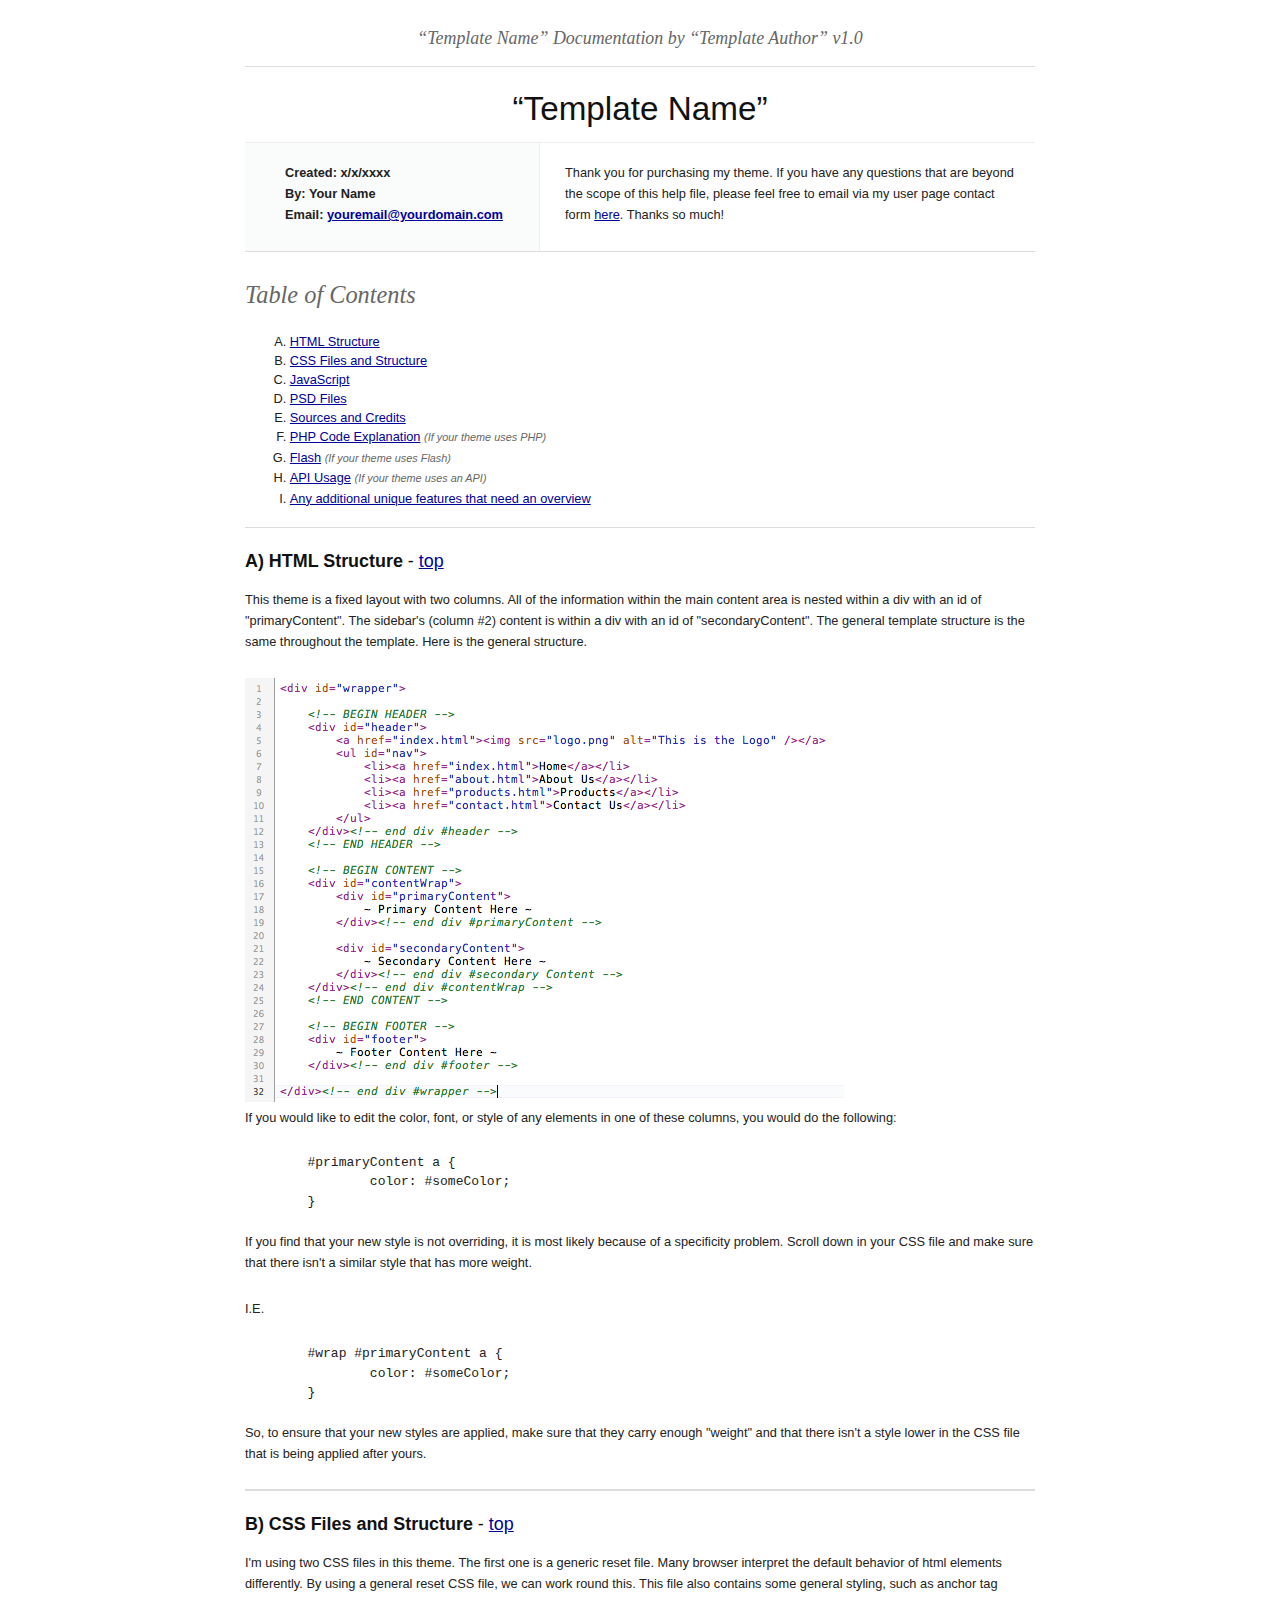
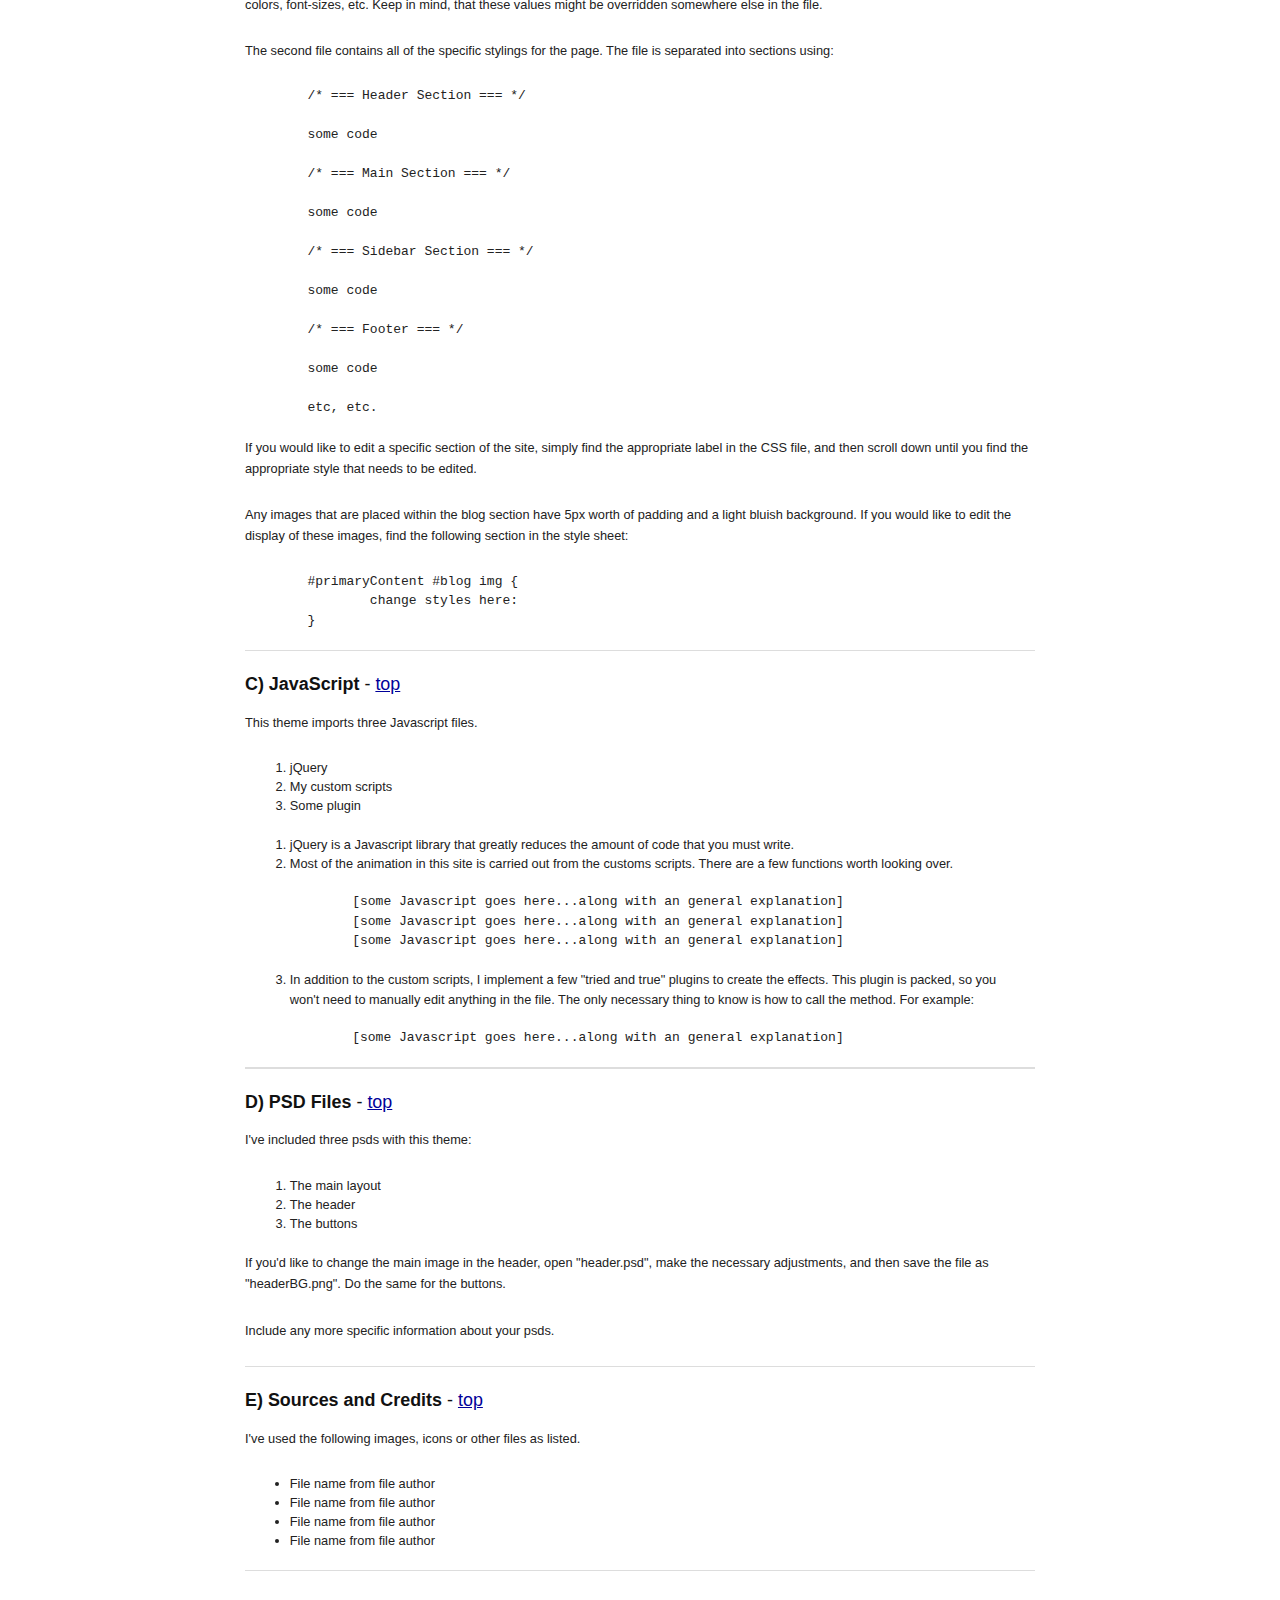
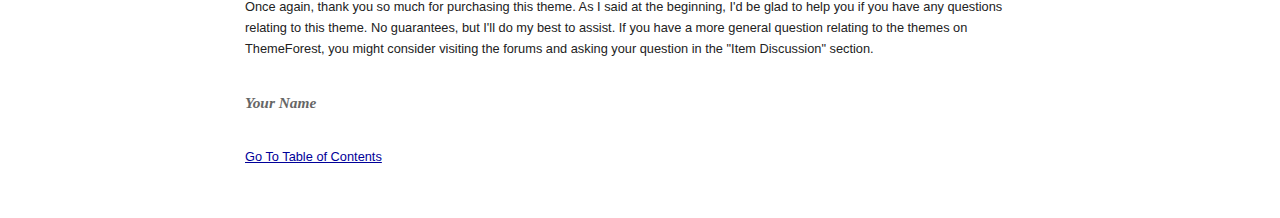
==== travelhub/index.html @ ec14bfa6 "minor changes" ====
<!DOCTYPE HTML PUBLIC "-//W3C//DTD HTML 4.01//EN" "http://www.w3.org/TR/html4/strict.dtd">
<head lang="en">
	<meta http-equiv="content-type" content="text/html;charset=utf-8">
	<title>Travel HUB Documentation</title>
	<!-- Framework CSS -->
	<link rel="stylesheet" href="assets/blueprint-css/screen.css" type="text/css" media="screen, projection">
	<link rel="stylesheet" href="assets/blueprint-css/print.css" type="text/css" media="print">
	<!--[if lt IE 8]><link rel="stylesheet" href="assets/blueprint-css/ie.css" type="text/css" media="screen, projection"><![endif]-->
	<link rel="stylesheet" href="assets/blueprint-css/plugins/fancy-type/screen.css" type="text/css" media="screen, projection">
	<style type="text/css" media="screen">
		p, table, hr, .box { margin-bottom:25px; }
		.box p { margin-bottom:10px; }
	</style>
</head>


<body>
	<div class="container">
	
		<h3 class="center alt">&ldquo;Template Name&rdquo; Documentation by &ldquo;Template Author&rdquo; v1.0</h3>
		
		<hr>
		
		<h1 class="center">&ldquo;Template Name&rdquo;</h1>
		
		<div class="borderTop">
			<div class="span-6 colborder info prepend-1">
				<p class="prepend-top">
					<strong>
					Created: x/x/xxxx<br>
					By: Your Name<br>
					Email: <a href="mailto:youremail@yourdomain.com">youremail@yourdomain.com</a>
					</strong>
				</p>
			</div><!-- end div .span-6 -->		
	
			<div class="span-12 last">
				<p class="prepend-top append-0">Thank you for purchasing my theme. If you have any questions that are beyond the scope of this help file, please feel free to email via my user page contact form <a href="http://themeforest.net/user/USERNAME">here</a>. Thanks so much!</p>
			</div>
		</div><!-- end div .borderTop -->
		
		<hr>
		
		<h2 id="toc" class="alt">Table of Contents</h2>
		<ol class="alpha">
			<li><a href="#htmlStructure">HTML Structure</a></li>
			<li><a href="#cssFiles">CSS Files and Structure</a></li>
			<li><a href="#javascript">JavaScript</a></li>
			<li><a href="#psdFiles">PSD Files</a></li>
			<li><a href="#credits">Sources and Credits</a></li>
			
			<li><a href="#">PHP Code Explanation</a> <em class="quiet small">(If your theme uses PHP)</em></li>
			<li><a href="#">Flash</a>  <em class="quiet small">(If your theme uses Flash)</em></li>
			<li><a href="#">API Usage</a> <em class="quiet small">(If your theme uses an API)</em></li>
			<li><a href="#">Any additional unique features that need an overview</a></li>
		</ol>
		
		<hr>
		
		<h3 id="htmlStructure"><strong>A) HTML Structure</strong> - <a href="#toc">top</a></h3>
		<p>This theme is a fixed layout with two columns. All of the information within the main content area is nested within a div with an id of "primaryContent". The sidebar's (column #2) content is within a div with an id of "secondaryContent". The general template structure is the same throughout the template. Here is the general structure.</p>
		
		<img src="assets/images/htmlstructure.png" alt="HTML Structure" />
		
		<p>If you would like to edit the color, font, or style of any elements in one of these columns, you would do the following:</p>

<pre>	#primaryContent a {
		color: #someColor;
	} 
</pre>

		<p>If you find that your new style is not overriding, it is most likely because of a specificity problem. Scroll down in your CSS file and make sure that there isn't a similar style that has more weight.</p>

		<p>I.E.</p>

<pre>	#wrap #primaryContent a {
		color: #someColor;
	}
</pre>

		<p>So, to ensure that your new styles are applied, make sure that they carry enough "weight" and that there isn't a style lower in the CSS file that is being applied after yours.</p> 

		<hr>

		<h3 id="cssFiles"><strong>B) CSS Files and Structure</strong> - <a href="#toc">top</a></h3>

		<p>I'm using two CSS files in this theme. The first one is a generic reset file. Many browser interpret the default behavior of html elements differently. By using a general reset CSS file, we can work round this. This file also contains some general styling, such as anchor tag colors, font-sizes, etc. Keep in mind, that these values might be overridden somewhere else in the file.</p> 

		<p>The second file contains all of the specific stylings for the page. The file is separated into sections using:</p>  

<pre>	/* === Header Section === */

	some code

	/* === Main Section === */
	
	some code
	
	/* === Sidebar Section === */
	
	some code
	
	/* === Footer === */
	
	some code
	
	etc, etc. 
</pre>
		
		<p>If you would like to edit a specific section of the site, simply find the appropriate label in the CSS file, and then scroll down until you find the appropriate style that needs to be edited.</p> 

		<p>Any images that are placed within the blog section have 5px worth of padding and a light bluish background. If you would like to edit the display of these images, find the following section in the style sheet:</p>

<pre>	#primaryContent #blog img {
		change styles here:
	}
</pre>

		<hr>
		
		<h3 id="javascript"><strong>C) JavaScript</strong> - <a href="#toc">top</a></h3>
		
		<p>This theme imports three Javascript files.</p>
		
		<ol>
			<li>jQuery</li>
			<li>My custom scripts</li>
			<li>Some plugin</li>
		</ol>
		  
		<ol>
			<li>jQuery is a Javascript library that greatly reduces the amount of code that you must write.</li>
			<li>Most of the animation in this site is carried out from the customs scripts. There are a few functions worth looking over.
<pre>	[some Javascript goes here...along with an general explanation]
	[some Javascript goes here...along with an general explanation]
	[some Javascript goes here...along with an general explanation]
</pre>
			</li>
			<li>In addition to the custom scripts, I implement a few "tried and true" plugins to create the effects. This plugin is packed, so you won't need to manually edit anything in the file. The only necessary thing to know is how to call the method. For example:
<pre>	[some Javascript goes here...along with an general explanation]</pre>
			</li>
		</ol>
		
		<hr>
		
		<h3 id="psdFiles"><strong>D) PSD Files</strong> - <a href="#toc">top</a></h3>
		
		<p>I've included three psds with this theme:</p>
		
			<ol>
				<li>The main layout</li>
				<li>The header</li>
				<li>The buttons</li>
			</ol>
		
		<p>If you'd like to change the main image in the header, open "header.psd", make the necessary adjustments, and then save the file as "headerBG.png". Do the same for the buttons.</p> 
		
		<p>Include any more specific information about your psds.</p>
		
		<hr>
		
		<h3 id="credits"><strong>E) Sources and Credits</strong> - <a href="#toc">top</a></h3>
		
		<p>I've used the following images, icons or other files as listed.
		
		<ul>
			<li>File name from file author</li>
			<li>File name from file author</li>
			<li>File name from file author</li>
			<li>File name from file author</li>
		</ul>
		
		<hr>
		
		<p>Once again, thank you so much for purchasing this theme. As I said at the beginning, I'd be glad to help you if you have any questions relating to this theme. No guarantees, but I'll do my best to assist. If you have a more general question relating to the themes on ThemeForest, you might consider visiting the forums and asking your question in the "Item Discussion" section.</p> 
		
		<p class="append-bottom alt large"><strong>Your Name</strong></p>
		<p><a href="#toc">Go To Table of Contents</a></p>
		
		<hr class="space">
	</div><!-- end div .container -->
</body>
</html>
---- travelhub/assets/blueprint-css/screen.css ----
/* -----------------------------------------------------------------------


 Blueprint CSS Framework 0.9
 http://blueprintcss.org

   * Copyright (c) 2007-Present. See LICENSE for more info.
   * See README for instructions on how to use Blueprint.
   * For credits and origins, see AUTHORS.
   * This is a compressed file. See the sources in the 'src' directory.

----------------------------------------------------------------------- */

/* reset.css */
html, body, div, span, object, iframe, h1, h2, h3, h4, h5, h6, p, blockquote, pre, a, abbr, acronym, address, code, del, dfn, em, img, q, dl, dt, dd, ol, ul, li, fieldset, form, label, legend, table, caption, tbody, tfoot, thead, tr, th, td {margin:0;padding:0;border:0;font-weight:inherit;font-style:inherit;font-size:100%;font-family:inherit;vertical-align:baseline;}
body {line-height:1.5;}
table {border-collapse:separate;border-spacing:0;}
caption, th, td {text-align:left;font-weight:normal;}
table, td, th {vertical-align:middle;}
blockquote:before, blockquote:after, q:before, q:after {content:"";}
blockquote, q {quotes:"" "";}
a img {border:none;}

/* custom.css */
.info { background:#fafcfc; }
.borderTop { border-top: 1px solid #eee;}
.append-0 {padding-right:20px;}

/* typography.css */
body {font-size:80%;color:#222;background:#fff;font-family:"Helvetica Neue", Arial, Helvetica, sans-serif;padding-top:30px;}
h1, h2, h3, h4, h5, h6 {font-weight:normal;color:#111;}
h1 {font-size:2.6em;line-height:1;margin-bottom:0.5em;}
h2 {font-size:1.9em;margin-bottom:0.75em;}
h3 {font-size:1.4em;line-height:1;margin-bottom:1em;}
h4 {font-size:1.1em;line-height:1.25;margin-bottom:1.25em;}
h5 {font-size:1em;font-weight:bold;margin-bottom:1.5em;}
h6 {font-size:1em;font-weight:bold;}
h1 img, h2 img, h3 img, h4 img, h5 img, h6 img {margin:0;}
p {margin:0 0 1.5em;line-height:1.65em;}
p img.left {float:left;margin:1.5em 1.5em 1.5em 0;padding:0;}
p img.right {float:right;margin:1.5em 0 1.5em 1.5em;}
a:focus, a:hover {color:#000;}
a {color:#009;text-decoration:underline;}
blockquote {margin:1.5em;color:#666;font-style:italic;}
strong {font-weight:bold;}
em, dfn {font-style:italic;}
dfn {font-weight:bold;}
sup, sub {line-height:0;}
abbr, acronym {border-bottom:1px dotted #666;}
address {margin:0 0 1.5em;font-style:italic;}
del {color:#666;}
pre {margin:1.5em 0;white-space:pre;}
pre, code, tt {font:13px 'andale mono', 'lucida console', monospace;line-height:1.5;}
li ul, li ol {margin:0 1.5em;}
ul, ol {margin:0 1.5em 1.5em 3.5em;}
ul {list-style-type:disc;}
ol {list-style-type:decimal;}
ol.alpha {list-style:upper-alpha;}
dl {margin:0 0 1.5em 0;}
dl dt {font-weight:bold;}
dd {margin-left:1.5em;}
table {margin-bottom:1.4em;width:100%;}
th {font-weight:bold;}
thead th {background:#c3d9ff;}
th, td, caption {padding:4px 10px 4px 5px;}
tr.even td {background:#e5ecf9;}
tfoot {font-style:italic;}
caption {background:#eee;}
.small {font-size:.85em;margin-bottom:1.875em;line-height:1.875em;}
.large {font-size:1.2em;line-height:2.5em;margin-bottom:1.25em;}
.hide {display:none;}
.quiet {color:#666;}
.loud {color:#000;}
.highlight {background:#ff0;}
.added {background:#060;color:#fff;}
.removed {background:#900;color:#fff;}
.first {margin-left:0;padding-left:0;}
.last {margin-right:0;padding-right:0;}
.top {margin-top:0;padding-top:0;}
.bottom {margin-bottom:0;padding-bottom:0;}
.center {text-align:center;}

/* forms.css */
label {font-weight:bold;}
fieldset {padding:1.4em;margin:0 0 1.5em 0;border:1px solid #ccc;}
legend {font-weight:bold;font-size:1.2em;}
input[type=text], input[type=password], input.text, input.title, textarea, select {background-color:#fff;border:1px solid #bbb;}
input[type=text]:focus, input[type=password]:focus, input.text:focus, input.title:focus, textarea:focus, select:focus {border-color:#666;}
input[type=text], input[type=password], input.text, input.title, textarea, select {margin:0.5em 0;}
input.text, input.title {width:300px;padding:5px;}
input.title {font-size:1.5em;}
textarea {width:390px;height:250px;padding:5px;}
input[type=checkbox], input[type=radio], input.checkbox, input.radio {position:relative;top:.25em;}
form.inline {line-height:3;}
form.inline p {margin-bottom:0;}
.error, .notice, .success {padding:.8em;margin-bottom:1em;border:2px solid #ddd;}
.error {background:#FBE3E4;color:#8a1f11;border-color:#FBC2C4;}
.notice {background:#FFF6BF;color:#514721;border-color:#FFD324;}
.success {background:#E6EFC2;color:#264409;border-color:#C6D880;}
.error a {color:#8a1f11;}
.notice a {color:#514721;}
.success a {color:#264409;}

/* grid.css */
.container {width:790px;margin:0 auto;}
.showgrid {background:url(src/grid.png);}
.column, div.span-1, div.span-2, div.span-3, div.span-4, div.span-5, div.span-6, div.span-7, div.span-8, div.span-9, div.span-10, div.span-11, div.span-12, div.span-13, div.span-14, div.span-15, div.span-16, div.span-17, div.span-18, div.span-19, div.span-20, div.span-21, div.span-22, div.span-23, div.span-24 {float:left;margin-right:10px;}
.last, div.last {margin-right:0;}
.span-1 {width:30px;}
.span-2 {width:70px;}
.span-3 {width:110px;}
.span-4 {width:150px;}
.span-5 {width:190px;}
.span-6 {width:230px;}
.span-7 {width:270px;}
.span-8 {width:310px;}
.span-9 {width:350px;}
.span-10 {width:390px;}
.span-11 {width:430px;}
.span-12 {width:470px;}
.span-13 {width:510px;}
.span-14 {width:550px;}
.span-15 {width:590px;}
.span-16 {width:630px;}
.span-17 {width:670px;}
.span-18 {width:710px;}
.span-19 {width:750px;}
.span-20 {width:790px;}
.span-21 {width:830px;}
.span-22 {width:870px;}
.span-23 {width:910px;}
.span-24, div.span-24 {width:950px;margin:0;}
input.span-1, textarea.span-1, input.span-2, textarea.span-2, input.span-3, textarea.span-3, input.span-4, textarea.span-4, input.span-5, textarea.span-5, input.span-6, textarea.span-6, input.span-7, textarea.span-7, input.span-8, textarea.span-8, input.span-9, textarea.span-9, input.span-10, textarea.span-10, input.span-11, textarea.span-11, input.span-12, textarea.span-12, input.span-13, textarea.span-13, input.span-14, textarea.span-14, input.span-15, textarea.span-15, input.span-16, textarea.span-16, input.span-17, textarea.span-17, input.span-18, textarea.span-18, input.span-19, textarea.span-19, input.span-20, textarea.span-20, input.span-21, textarea.span-21, input.span-22, textarea.span-22, input.span-23, textarea.span-23, input.span-24, textarea.span-24 {border-left-width:1px!important;border-right-width:1px!important;padding-left:5px!important;padding-right:5px!important;}
input.span-1, textarea.span-1 {width:18px!important;}
input.span-2, textarea.span-2 {width:58px!important;}
input.span-3, textarea.span-3 {width:98px!important;}
input.span-4, textarea.span-4 {width:138px!important;}
input.span-5, textarea.span-5 {width:178px!important;}
input.span-6, textarea.span-6 {width:218px!important;}
input.span-7, textarea.span-7 {width:258px!important;}
input.span-8, textarea.span-8 {width:298px!important;}
input.span-9, textarea.span-9 {width:338px!important;}
input.span-10, textarea.span-10 {width:378px!important;}
input.span-11, textarea.span-11 {width:418px!important;}
input.span-12, textarea.span-12 {width:458px!important;}
input.span-13, textarea.span-13 {width:498px!important;}
input.span-14, textarea.span-14 {width:538px!important;}
input.span-15, textarea.span-15 {width:578px!important;}
input.span-16, textarea.span-16 {width:618px!important;}
input.span-17, textarea.span-17 {width:658px!important;}
input.span-18, textarea.span-18 {width:698px!important;}
input.span-19, textarea.span-19 {width:738px!important;}
input.span-20, textarea.span-20 {width:778px!important;}
input.span-21, textarea.span-21 {width:818px!important;}
input.span-22, textarea.span-22 {width:858px!important;}
input.span-23, textarea.span-23 {width:898px!important;}
input.span-24, textarea.span-24 {width:938px!important;}
.append-1 {padding-right:40px;}
.append-2 {padding-right:80px;}
.append-3 {padding-right:120px;}
.append-4 {padding-right:160px;}
.append-5 {padding-right:200px;}
.append-6 {padding-right:240px;}
.append-7 {padding-right:280px;}
.append-8 {padding-right:320px;}
.append-9 {padding-right:360px;}
.append-10 {padding-right:400px;}
.append-11 {padding-right:440px;}
.append-12 {padding-right:480px;}
.append-13 {padding-right:520px;}
.append-14 {padding-right:560px;}
.append-15 {padding-right:600px;}
.append-16 {padding-right:640px;}
.append-17 {padding-right:680px;}
.append-18 {padding-right:720px;}
.append-19 {padding-right:760px;}
.append-20 {padding-right:800px;}
.append-21 {padding-right:840px;}
.append-22 {padding-right:880px;}
.append-23 {padding-right:920px;}
.prepend-1 {padding-left:40px;}
.prepend-2 {padding-left:80px;}
.prepend-3 {padding-left:120px;}
.prepend-4 {padding-left:160px;}
.prepend-5 {padding-left:200px;}
.prepend-6 {padding-left:240px;}
.prepend-7 {padding-left:280px;}
.prepend-8 {padding-left:320px;}
.prepend-9 {padding-left:360px;}
.prepend-10 {padding-left:400px;}
.prepend-11 {padding-left:440px;}
.prepend-12 {padding-left:480px;}
.prepend-13 {padding-left:520px;}
.prepend-14 {padding-left:560px;}
.prepend-15 {padding-left:600px;}
.prepend-16 {padding-left:640px;}
.prepend-17 {padding-left:680px;}
.prepend-18 {padding-left:720px;}
.prepend-19 {padding-left:760px;}
.prepend-20 {padding-left:800px;}
.prepend-21 {padding-left:840px;}
.prepend-22 {padding-left:880px;}
.prepend-23 {padding-left:920px;}
div.border {padding-right:4px;margin-right:5px;border-right:1px solid #eee;}
div.colborder {padding-right:24px;margin-right:25px;border-right:1px solid #eee;}
div.colborderTop {border-top:1px solid #eee;}
.pull-1 {margin-left:-40px;}
.pull-2 {margin-left:-80px;}
.pull-3 {margin-left:-120px;}
.pull-4 {margin-left:-160px;}
.pull-5 {margin-left:-200px;}
.pull-6 {margin-left:-240px;}
.pull-7 {margin-left:-280px;}
.pull-8 {margin-left:-320px;}
.pull-9 {margin-left:-360px;}
.pull-10 {margin-left:-400px;}
.pull-11 {margin-left:-440px;}
.pull-12 {margin-left:-480px;}
.pull-13 {margin-left:-520px;}
.pull-14 {margin-left:-560px;}
.pull-15 {margin-left:-600px;}
.pull-16 {margin-left:-640px;}
.pull-17 {margin-left:-680px;}
.pull-18 {margin-left:-720px;}
.pull-19 {margin-left:-760px;}
.pull-20 {margin-left:-800px;}
.pull-21 {margin-left:-840px;}
.pull-22 {margin-left:-880px;}
.pull-23 {margin-left:-920px;}
.pull-24 {margin-left:-960px;}
.pull-1, .pull-2, .pull-3, .pull-4, .pull-5, .pull-6, .pull-7, .pull-8, .pull-9, .pull-10, .pull-11, .pull-12, .pull-13, .pull-14, .pull-15, .pull-16, .pull-17, .pull-18, .pull-19, .pull-20, .pull-21, .pull-22, .pull-23, .pull-24 {float:left;position:relative;}
.push-1 {margin:0 -40px 1.5em 40px;}
.push-2 {margin:0 -80px 1.5em 80px;}
.push-3 {margin:0 -120px 1.5em 120px;}
.push-4 {margin:0 -160px 1.5em 160px;}
.push-5 {margin:0 -200px 1.5em 200px;}
.push-6 {margin:0 -240px 1.5em 240px;}
.push-7 {margin:0 -280px 1.5em 280px;}
.push-8 {margin:0 -320px 1.5em 320px;}
.push-9 {margin:0 -360px 1.5em 360px;}
.push-10 {margin:0 -400px 1.5em 400px;}
.push-11 {margin:0 -440px 1.5em 440px;}
.push-12 {margin:0 -480px 1.5em 480px;}
.push-13 {margin:0 -520px 1.5em 520px;}
.push-14 {margin:0 -560px 1.5em 560px;}
.push-15 {margin:0 -600px 1.5em 600px;}
.push-16 {margin:0 -640px 1.5em 640px;}
.push-17 {margin:0 -680px 1.5em 680px;}
.push-18 {margin:0 -720px 1.5em 720px;}
.push-19 {margin:0 -760px 1.5em 760px;}
.push-20 {margin:0 -800px 1.5em 800px;}
.push-21 {margin:0 -840px 1.5em 840px;}
.push-22 {margin:0 -880px 1.5em 880px;}
.push-23 {margin:0 -920px 1.5em 920px;}
.push-24 {margin:0 -960px 1.5em 960px;}
.push-1, .push-2, .push-3, .push-4, .push-5, .push-6, .push-7, .push-8, .push-9, .push-10, .push-11, .push-12, .push-13, .push-14, .push-15, .push-16, .push-17, .push-18, .push-19, .push-20, .push-21, .push-22, .push-23, .push-24 {float:right;position:relative;}
.prepend-top {margin-top:1.5em;}
.append-bottom {margin-bottom:1.5em;}
.box {padding:1.5em;margin-bottom:1.5em;background:#E5ECF9;}
hr {background:#ddd;color:#ddd;clear:both;float:none;width:100%;height:.1em;margin:0 0 1.45em;border:none;}
hr.space {background:#fff;color:#fff;}
.clearfix:after, .container:after {content:"\0020";display:block;height:0;clear:both;visibility:hidden;overflow:hidden;}
.clearfix, .container {display:block;}
.clear {clear:both;}
---- travelhub/assets/blueprint-css/print.css ----
/* -----------------------------------------------------------------------


 Blueprint CSS Framework 0.9
 http://blueprintcss.org

   * Copyright (c) 2007-Present. See LICENSE for more info.
   * See README for instructions on how to use Blueprint.
   * For credits and origins, see AUTHORS.
   * This is a compressed file. See the sources in the 'src' directory.

----------------------------------------------------------------------- */

/* print.css */
body {line-height:1.5;font-family:"Helvetica Neue", Arial, Helvetica, sans-serif;color:#000;background:none;font-size:10pt;}
.container {background:none;}
hr {background:#ccc;color:#ccc;width:100%;height:2px;margin:2em 0;padding:0;border:none;}
hr.space {background:#fff;color:#fff;}
h1, h2, h3, h4, h5, h6 {font-family:"Helvetica Neue", Arial, "Lucida Grande", sans-serif;}
code {font:.9em "Courier New", Monaco, Courier, monospace;}
img {float:left;margin:1.5em 1.5em 1.5em 0;}
a img {border:none;}
p img.top {margin-top:0;}
blockquote {margin:1.5em;padding:1em;font-style:italic;font-size:.9em;}
.small {font-size:.9em;}
.large {font-size:1.1em;}
.quiet {color:#999;}
.hide {display:none;}
a:link, a:visited {background:transparent;font-weight:700;text-decoration:underline;}
a:link:after, a:visited:after {content:" (" attr(href) ")";font-size:90%;}
---- travelhub/assets/blueprint-css/ie.css ----
/* -----------------------------------------------------------------------


 Blueprint CSS Framework 0.9
 http://blueprintcss.org

   * Copyright (c) 2007-Present. See LICENSE for more info.
   * See README for instructions on how to use Blueprint.
   * For credits and origins, see AUTHORS.
   * This is a compressed file. See the sources in the 'src' directory.

----------------------------------------------------------------------- */

/* ie.css */
body {text-align:center;}
.container {text-align:left;}
* html .column, * html div.span-1, * html div.span-2, * html div.span-3, * html div.span-4, * html div.span-5, * html div.span-6, * html div.span-7, * html div.span-8, * html div.span-9, * html div.span-10, * html div.span-11, * html div.span-12, * html div.span-13, * html div.span-14, * html div.span-15, * html div.span-16, * html div.span-17, * html div.span-18, * html div.span-19, * html div.span-20, * html div.span-21, * html div.span-22, * html div.span-23, * html div.span-24 {overflow-x:hidden;}
* html legend {margin:0px -8px 16px 0;padding:0;}
ol {margin-left:2em;}
sup {vertical-align:text-top;}
sub {vertical-align:text-bottom;}
html>body p code {*white-space:normal;}
hr {margin:-8px auto 11px;}
img {-ms-interpolation-mode:bicubic;}
.clearfix, .container {display:inline-block;}
* html .clearfix, * html .container {height:1%;}
fieldset {padding-top:0;}
input.text, input.title {background-color:#fff;border:1px solid #bbb;}
input.text:focus, input.title:focus {border-color:#666;}
input.text, input.title, textarea, select {margin:0.5em 0;}
input.checkbox, input.radio {position:relative;top:.25em;}
form.inline div, form.inline p {vertical-align:middle;}
form.inline label {position:relative;top:-0.25em;}
form.inline input.checkbox, form.inline input.radio, form.inline input.button, form.inline button {margin:0.5em 0;}
button, input.button {position:relative;top:0.25em;}
---- travelhub/assets/blueprint-css/plugins/fancy-type/screen.css ----
/* -------------------------------------------------------------- 
  
   fancy-type.css
   * Lots of pretty advanced classes for manipulating text.
   
   See the Readme file in this folder for additional instructions.

-------------------------------------------------------------- */

/* Indentation instead of line shifts for sibling paragraphs. */
   /* p + p { text-indent:2em; margin-top:-1.5em; } */
   form p + p  { text-indent: 0; } /* Don't want this in forms. */
   

/* For great looking type, use this code instead of asdf: 
   <span class="alt">asdf</span>  
   Best used on prepositions and ampersands. */
  
.alt { 
  color: #666; 
  font-family: "Warnock Pro", "Goudy Old Style","Palatino","Book Antiqua", Georgia, serif; 
  font-style: italic;
  font-weight: normal;
}


/* For great looking quote marks in titles, replace "asdf" with:
   <span class="dquo">&#8220;</span>asdf&#8221;
   (That is, when the title starts with a quote mark). 
   (You may have to change this value depending on your font size). */  
   
.dquo { margin-left: -.5em; } 


/* Reduced size type with incremental leading
   (http://www.markboulton.co.uk/journal/comments/incremental_leading/)

   This could be used for side notes. For smaller type, you don't necessarily want to 
   follow the 1.5x vertical rhythm -- the line-height is too much. 
   
   Using this class, it reduces your font size and line-height so that for 
   every four lines of normal sized type, there is five lines of the sidenote. eg:

   New type size in em's:
     10px (wanted side note size) / 12px (existing base size) = 0.8333 (new type size in ems)

   New line-height value:
     12px x 1.5 = 18px (old line-height)
     18px x 4 = 72px 
     72px / 5 = 14.4px (new line height)
     14.4px / 10px = 1.44 (new line height in em's) */

p.incr, .incr p {
	font-size: 10px;
	line-height: 1.44em;  
	margin-bottom: 1.5em;
}


/* Surround uppercase words and abbreviations with this class.
   Based on work by Jørgen Arnor Gårdsø Lom [http://twistedintellect.com/] */
   
.caps { 
  font-variant: small-caps; 
  letter-spacing: 1px; 
  text-transform: lowercase; 
  font-size:1.2em;
  line-height:1%;
  font-weight:bold;
  padding:0 2px;
}
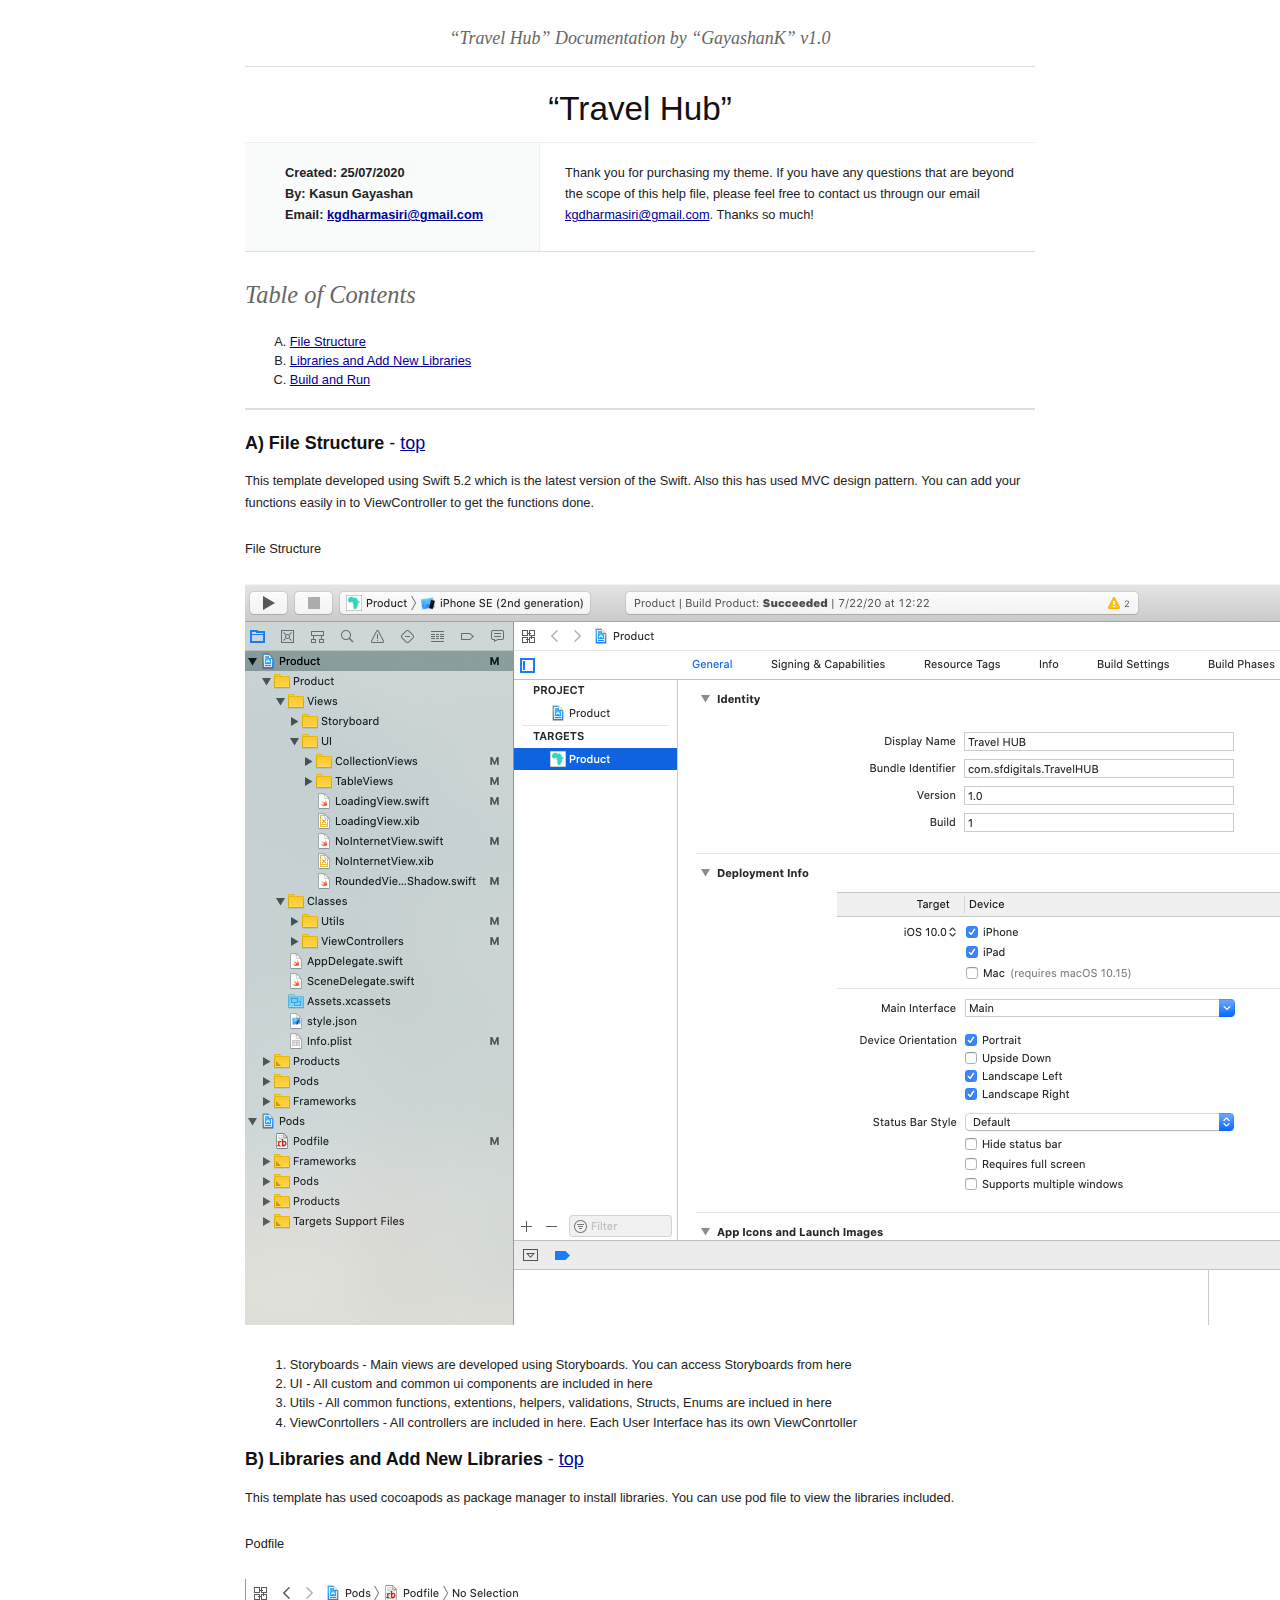
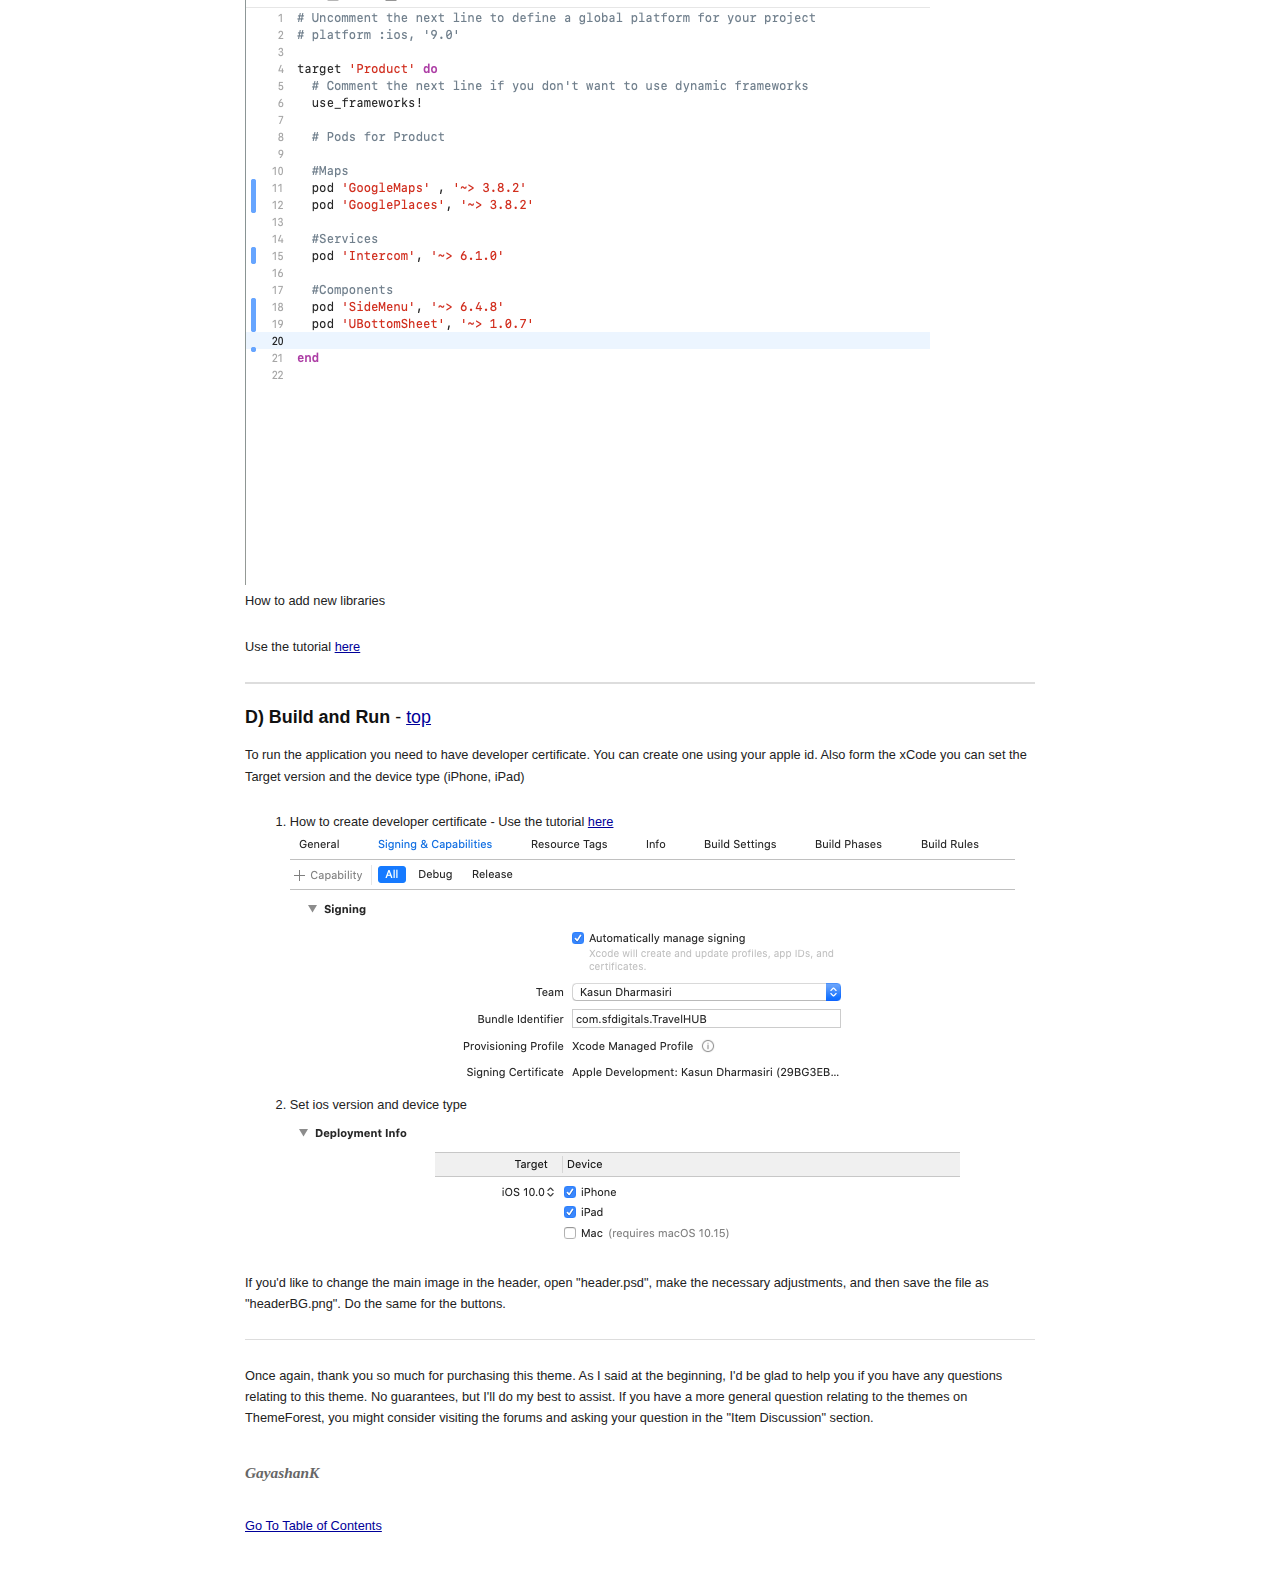
==== commit a7381807: "add files" ====
--- a/travelhub/index.html
+++ b/travelhub/index.html
@@ -17,25 +17,25 @@
 <body>
 	<div class="container">
 	
-		<h3 class="center alt">&ldquo;Template Name&rdquo; Documentation by &ldquo;Template Author&rdquo; v1.0</h3>
+		<h3 class="center alt">&ldquo;Travel Hub&rdquo; Documentation by &ldquo;GayashanK&rdquo; v1.0</h3>
 		
 		<hr>
 		
-		<h1 class="center">&ldquo;Template Name&rdquo;</h1>
+		<h1 class="center">&ldquo;Travel Hub&rdquo;</h1>
 		
 		<div class="borderTop">
 			<div class="span-6 colborder info prepend-1">
 				<p class="prepend-top">
 					<strong>
-					Created: x/x/xxxx<br>
-					By: Your Name<br>
-					Email: <a href="mailto:youremail@yourdomain.com">youremail@yourdomain.com</a>
+					Created: 25/07/2020<br>
+					By: Kasun Gayashan<br>
+					Email: <a href="mailto:kgdharmasiri@gmail.com">kgdharmasiri@gmail.com</a>
 					</strong>
 				</p>
 			</div><!-- end div .span-6 -->		
 	
 			<div class="span-12 last">
-				<p class="prepend-top append-0">Thank you for purchasing my theme. If you have any questions that are beyond the scope of this help file, please feel free to email via my user page contact form <a href="http://themeforest.net/user/USERNAME">here</a>. Thanks so much!</p>
+				<p class="prepend-top append-0">Thank you for purchasing my theme. If you have any questions that are beyond the scope of this help file, please feel free to contact us througn our email <a href="mailto:kgdharmasiri@gmail.com">kgdharmasiri@gmail.com</a>. Thanks so much!</p>
 			</div>
 		</div><!-- end div .borderTop -->
 		
@@ -43,138 +43,61 @@
 		
 		<h2 id="toc" class="alt">Table of Contents</h2>
 		<ol class="alpha">
-			<li><a href="#htmlStructure">HTML Structure</a></li>
-			<li><a href="#cssFiles">CSS Files and Structure</a></li>
-			<li><a href="#javascript">JavaScript</a></li>
-			<li><a href="#psdFiles">PSD Files</a></li>
-			<li><a href="#credits">Sources and Credits</a></li>
-			
-			<li><a href="#">PHP Code Explanation</a> <em class="quiet small">(If your theme uses PHP)</em></li>
-			<li><a href="#">Flash</a>  <em class="quiet small">(If your theme uses Flash)</em></li>
-			<li><a href="#">API Usage</a> <em class="quiet small">(If your theme uses an API)</em></li>
-			<li><a href="#">Any additional unique features that need an overview</a></li>
+			<li><a href="#htmlStructure">File Structure</a></li>
+			<li><a href="#cssFiles">Libraries and Add New Libraries</a></li>
+			<li><a href="#credits">Build and Run</a></li>
 		</ol>
 		
 		<hr>
 		
-		<h3 id="htmlStructure"><strong>A) HTML Structure</strong> - <a href="#toc">top</a></h3>
-		<p>This theme is a fixed layout with two columns. All of the information within the main content area is nested within a div with an id of "primaryContent". The sidebar's (column #2) content is within a div with an id of "secondaryContent". The general template structure is the same throughout the template. Here is the general structure.</p>
+		<h3 id="htmlStructure"><strong>A) File Structure</strong> - <a href="#toc">top</a></h3>
+		<p>This template developed using Swift 5.2 which is the latest version of the Swift. Also this has used MVC design pattern. You can add your functions easily in to ViewController to get the functions done.</p>
 		
-		<img src="assets/images/htmlstructure.png" alt="HTML Structure" />
+		<p>File Structure</p>
+		<img src="assets/images/file_structure.png" alt="Folder Structure" />
 		
-		<p>If you would like to edit the color, font, or style of any elements in one of these columns, you would do the following:</p>
+		<p></p>
+		<ol>
+			<li>Storyboards - Main views are developed using Storyboards. You can access Storyboards from here</li>
+			<li>UI - All custom and common ui components are included in here</li>
+			<li>Utils - All common functions, extentions, helpers, validations, Structs, Enums are inclued in here</li>
+			<li>ViewConrtollers - All controllers are included in here. Each User Interface has its own ViewConrtoller</li>
+		</ol>
 
-<pre>	#primaryContent a {
-		color: #someColor;
-	} 
-</pre>
+		<h3 id="javascript"><strong>B) Libraries and Add New Libraries</strong> - <a href="#toc">top</a></h3>
+		
+		<p>This template has used cocoapods as package manager to install libraries. You can use pod file to view the libraries included.</p>
 
-		<p>If you find that your new style is not overriding, it is most likely because of a specificity problem. Scroll down in your CSS file and make sure that there isn't a similar style that has more weight.</p>
+		<p>Podfile</p>
+		<img src="assets/images/podfile.png" alt="Podfile" />
+		
+		<p>How to add new libraries</p>
 
-		<p>I.E.</p>
-
-<pre>	#wrap #primaryContent a {
-		color: #someColor;
-	}
-</pre>
-
-		<p>So, to ensure that your new styles are applied, make sure that they carry enough "weight" and that there isn't a style lower in the CSS file that is being applied after yours.</p> 
-
-		<hr>
-
-		<h3 id="cssFiles"><strong>B) CSS Files and Structure</strong> - <a href="#toc">top</a></h3>
-
-		<p>I'm using two CSS files in this theme. The first one is a generic reset file. Many browser interpret the default behavior of html elements differently. By using a general reset CSS file, we can work round this. This file also contains some general styling, such as anchor tag colors, font-sizes, etc. Keep in mind, that these values might be overridden somewhere else in the file.</p> 
-
-		<p>The second file contains all of the specific stylings for the page. The file is separated into sections using:</p>  
-
-<pre>	/* === Header Section === */
-
-	some code
-
-	/* === Main Section === */
-	
-	some code
-	
-	/* === Sidebar Section === */
-	
-	some code
-	
-	/* === Footer === */
-	
-	some code
-	
-	etc, etc. 
-</pre>
-		
-		<p>If you would like to edit a specific section of the site, simply find the appropriate label in the CSS file, and then scroll down until you find the appropriate style that needs to be edited.</p> 
-
-		<p>Any images that are placed within the blog section have 5px worth of padding and a light bluish background. If you would like to edit the display of these images, find the following section in the style sheet:</p>
-
-<pre>	#primaryContent #blog img {
-		change styles here:
-	}
-</pre>
-
-		<hr>
-		
-		<h3 id="javascript"><strong>C) JavaScript</strong> - <a href="#toc">top</a></h3>
-		
-		<p>This theme imports three Javascript files.</p>
-		
-		<ol>
-			<li>jQuery</li>
-			<li>My custom scripts</li>
-			<li>Some plugin</li>
-		</ol>
-		  
-		<ol>
-			<li>jQuery is a Javascript library that greatly reduces the amount of code that you must write.</li>
-			<li>Most of the animation in this site is carried out from the customs scripts. There are a few functions worth looking over.
-<pre>	[some Javascript goes here...along with an general explanation]
-	[some Javascript goes here...along with an general explanation]
-	[some Javascript goes here...along with an general explanation]
-</pre>
-			</li>
-			<li>In addition to the custom scripts, I implement a few "tried and true" plugins to create the effects. This plugin is packed, so you won't need to manually edit anything in the file. The only necessary thing to know is how to call the method. For example:
-<pre>	[some Javascript goes here...along with an general explanation]</pre>
-			</li>
-		</ol>
+		<p>Use the tutorial <a href="https://cocoapods.org/">here</a></p>
 		
 		<hr>
 		
-		<h3 id="psdFiles"><strong>D) PSD Files</strong> - <a href="#toc">top</a></h3>
+		<h3 id="psdFiles"><strong>D) Build and Run</strong> - <a href="#toc">top</a></h3>
 		
-		<p>I've included three psds with this theme:</p>
+		<p>To run the application you need to have developer certificate. You can create one using your apple id. Also form the xCode you can set the Target version and the device type (iPhone, iPad)</p>
 		
 			<ol>
-				<li>The main layout</li>
-				<li>The header</li>
-				<li>The buttons</li>
+				<li>How to create developer certificate - Use the tutorial <a href="https://developer.apple.com/support/certificates/">here</a></li>
+				<img src="assets/images/signing_certificate.png" alt="Podfile" />
+
+				<li>Set ios version and device type</li>
+				<img src="assets/images/development_info.png" alt="Podfile" />
+
+
 			</ol>
 		
 		<p>If you'd like to change the main image in the header, open "header.psd", make the necessary adjustments, and then save the file as "headerBG.png". Do the same for the buttons.</p> 
-		
-		<p>Include any more specific information about your psds.</p>
-		
-		<hr>
-		
-		<h3 id="credits"><strong>E) Sources and Credits</strong> - <a href="#toc">top</a></h3>
-		
-		<p>I've used the following images, icons or other files as listed.
-		
-		<ul>
-			<li>File name from file author</li>
-			<li>File name from file author</li>
-			<li>File name from file author</li>
-			<li>File name from file author</li>
-		</ul>
 		
 		<hr>
 		
 		<p>Once again, thank you so much for purchasing this theme. As I said at the beginning, I'd be glad to help you if you have any questions relating to this theme. No guarantees, but I'll do my best to assist. If you have a more general question relating to the themes on ThemeForest, you might consider visiting the forums and asking your question in the "Item Discussion" section.</p> 
 		
-		<p class="append-bottom alt large"><strong>Your Name</strong></p>
+		<p class="append-bottom alt large"><strong>GayashanK</strong></p>
 		<p><a href="#toc">Go To Table of Contents</a></p>
 		
 		<hr class="space">
